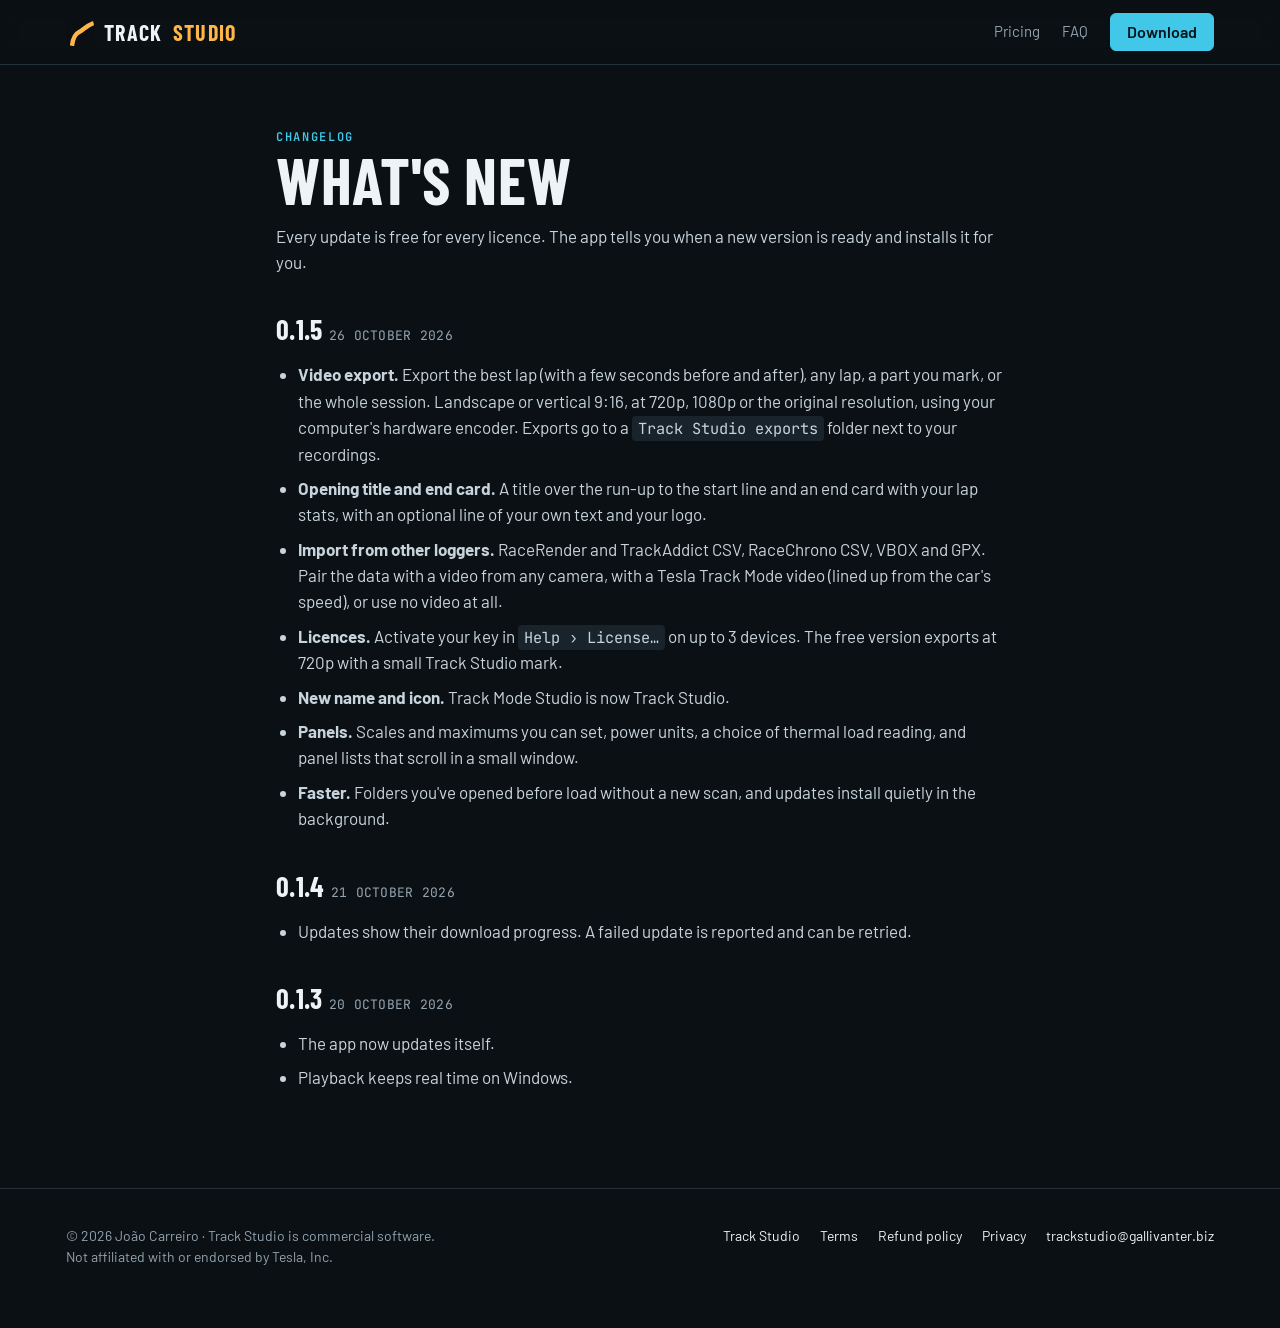
==== changelog/index.html @ f36acf44 "Track Studio page" ====
<!doctype html>
<html lang="en">
<head>
  <meta charset="utf-8">
  <meta name="viewport" content="width=device-width, initial-scale=1">
  <title>Changelog — Track Studio</title>
  <meta name="description" content="What's new in each version of Track Studio.">
  <meta name="theme-color" content="#0b1014">
  <link rel="canonical" href="https://trackstudio.gallivanter.biz/changelog/">
  <link rel="icon" href="../icon-small.svg" type="image/svg+xml">
  <link rel="preconnect" href="https://fonts.googleapis.com">
  <link rel="preconnect" href="https://fonts.gstatic.com" crossorigin>
  <link rel="stylesheet" href="https://fonts.googleapis.com/css2?family=Barlow+Condensed:wght@600;700&family=Barlow:wght@400;500;600&family=JetBrains+Mono:wght@400;500;600&display=swap">
  <link rel="stylesheet" href="../style.css?v=20261028-label">
</head>
<body>
  <header class="nav"><div class="wrap">
    <a class="logo" href="../"><img src="../icon-small.svg" alt="">Track <b>Studio</b></a>
    <nav><a href="../#pricing">Pricing</a><a href="../#faq">FAQ</a><a class="btn primary" href="../#download">Download</a></nav>
  </div></header>
  <main class="wrap doc">
    <span class="eyebrow">Changelog</span>
    <h1>What's new</h1>
    <p>Every update is free for every licence. The app tells you when a new version is ready and installs it for you.</p>

    <h2 id="v0.1.5">0.1.5 <span class="updated">26 October 2026</span></h2>
    <ul>
      <li><b>Video export.</b> Export the best lap (with a few seconds before and after), any lap, a part you mark, or the whole session. Landscape or vertical 9:16, at 720p, 1080p or the original resolution, using your computer's hardware encoder. Exports go to a <code>Track Studio exports</code> folder next to your recordings.</li>
      <li><b>Opening title and end card.</b> A title over the run-up to the start line and an end card with your lap stats, with an optional line of your own text and your logo.</li>
      <li><b>Import from other loggers.</b> RaceRender and TrackAddict CSV, RaceChrono CSV, VBOX and GPX. Pair the data with a video from any camera, with a Tesla Track Mode video (lined up from the car's speed), or use no video at all.</li>
      <li><b>Licences.</b> Activate your key in <code>Help › License…</code> on up to 3 devices. The free version exports at 720p with a small Track Studio mark.</li>
      <li><b>New name and icon.</b> Track Mode Studio is now Track Studio.</li>
      <li><b>Panels.</b> Scales and maximums you can set, power units, a choice of thermal load reading, and panel lists that scroll in a small window.</li>
      <li><b>Faster.</b> Folders you've opened before load without a new scan, and updates install quietly in the background.</li>
    </ul>

    <h2 id="v0.1.4">0.1.4 <span class="updated">21 October 2026</span></h2>
    <ul>
      <li>Updates show their download progress. A failed update is reported and can be retried.</li>
    </ul>

    <h2 id="v0.1.3">0.1.3 <span class="updated">20 October 2026</span></h2>
    <ul>
      <li>The app now updates itself.</li>
      <li>Playback keeps real time on Windows.</li>
    </ul>
  </main>

  <footer><div class="wrap">
    <span>© 2026 João Carreiro · Track Studio is commercial software.<br>Not affiliated with or endorsed by Tesla, Inc.</span>
    <nav><a href="../">Track Studio</a><a href="../terms/">Terms</a><a href="../refunds/">Refund policy</a><a href="../privacy/">Privacy</a><a href="mailto:trackstudio@gallivanter.biz">trackstudio@gallivanter.biz</a></nav>
  </div></footer>
</body>
</html>
---- style.css ----
/* Track Studio product page: timing-screen look, dark only. */
:root{
  --asphalt:#0b1014;--panel:#121a20;--panel-2:#18232b;--line:#24323c;
  --fg:#eef3f6;--soft:#c8d4dc;--muted:#93a4b0;--cyan:#41c8e8;--cyan-ink:#04141a;--kerb:#e5484d;--green:#6fe0a0;--amber:#ffb648;
  --display:"Barlow Condensed","Arial Narrow",system-ui,sans-serif;
  --body:"Barlow",system-ui,-apple-system,"Segoe UI",sans-serif;
  --mono:"JetBrains Mono",ui-monospace,Menlo,Consolas,monospace;
  color-scheme:dark;
}
*{box-sizing:border-box}
html{scroll-behavior:smooth;scroll-padding-top:80px}
body{margin:0;background:var(--asphalt);color:var(--fg);font:400 17px/1.55 var(--body);-webkit-font-smoothing:antialiased}
img{max-width:100%;height:auto;display:block}
a{color:inherit}
.wrap{max-width:1180px;margin:0 auto;padding-left:max(16px,env(safe-area-inset-left,0px));padding-right:max(16px,env(safe-area-inset-right,0px))}
h1,h2,h3{font-family:var(--display);font-weight:700;letter-spacing:.01em;text-wrap:balance;margin:0;line-height:1.02;text-transform:uppercase}
h1{font-size:clamp(46px,7.4vw,92px)}
h2{font-size:clamp(34px,4.6vw,56px)}
h3{font-size:24px;letter-spacing:.02em}
p{margin:0}
.eyebrow{font:600 12px/1 var(--mono);letter-spacing:.14em;text-transform:uppercase;color:var(--cyan)}
.muted{color:var(--muted)}
.btn{display:inline-flex;align-items:center;gap:10px;padding:14px 22px;border-radius:6px;font:600 16px/1 var(--body);text-decoration:none;border:1px solid var(--line);background:var(--panel);color:var(--fg);cursor:pointer}
.btn:hover{border-color:var(--muted)}
.btn.primary{background:var(--cyan);color:var(--cyan-ink);border-color:var(--cyan)}
.btn.primary:hover{background:#6ad6ef}
.btn small{font:400 13px var(--mono);opacity:.75}
.btn:focus-visible,a:focus-visible,summary:focus-visible{outline:2px solid var(--cyan);outline-offset:3px}

.nav{position:sticky;top:0;z-index:9;background:rgba(11,16,20,.88);backdrop-filter:blur(10px);-webkit-backdrop-filter:blur(10px);border-bottom:1px solid var(--line)}
.nav .wrap{display:flex;align-items:center;gap:24px;height:64px}
.logo{display:flex;align-items:center;gap:10px;font:700 22px var(--display);letter-spacing:.06em;text-transform:uppercase;text-decoration:none}
.logo img{width:28px;height:28px;border-radius:7px}
.logo b{color:var(--amber);font-weight:700}
.nav nav{display:flex;gap:22px;margin-left:auto;align-items:center;font-size:15px}
.nav nav a{text-decoration:none;color:var(--muted)}
.nav nav a:hover{color:var(--fg)}
.nav nav a.btn{color:var(--cyan-ink);padding:10px 16px}
@media (max-width:720px){.nav nav a:not(.btn){display:none}}

.hero{padding-block:56px 48px}
.hero .wrap{display:grid;grid-template-columns:1fr 1.15fr;gap:48px;align-items:center}
.hero-copy{display:grid;gap:22px;min-width:0}
.lead{font-size:20px;color:var(--soft);max-width:36ch}
.actions{display:flex;flex-wrap:wrap;gap:12px}
.fine{font:400 13px var(--mono);color:var(--muted)}
.os-note{font:400 13px var(--mono);color:var(--muted)}
.screen{position:relative;border-radius:10px;overflow:hidden;border:1px solid var(--line);aspect-ratio:1600/1036;background:#000;min-width:0}
.screen>img:first-child,.screen>video{display:block;width:100%;height:100%;object-fit:cover}
.screen .hud{position:absolute;left:3%;right:3%;bottom:3%;display:flex;gap:2%}
.screen .hud img{width:36%;border-radius:6px;border:1px solid rgba(255,255,255,.08)}
.screen .map{position:absolute;top:4%;right:4%;width:26%;border-radius:6px}
.tag{position:absolute;top:4%;left:4%;font:600 11px var(--mono);letter-spacing:.12em;text-transform:uppercase;background:rgba(0,0,0,.55);padding:6px 9px;border-radius:4px}
.tag::before{content:"";display:inline-block;width:7px;height:7px;border-radius:50%;background:var(--kerb);margin-right:7px;vertical-align:1px}
@media (max-width:900px){.hero .wrap{grid-template-columns:1fr}}

.strip{border-block:1px solid var(--line);background:var(--panel)}
.strip .wrap{display:flex;flex-wrap:wrap;gap:10px 28px;padding-block:18px;font:500 13px var(--mono);letter-spacing:.08em;text-transform:uppercase;color:var(--muted)}
.strip span::before{content:"▸ ";color:var(--cyan)}

.block{padding-block:84px}
.block.tight{padding-top:0}
.head{display:grid;gap:14px;margin-bottom:40px;max-width:720px}
.head p{font-size:18px;color:var(--muted)}

.steps{display:grid;grid-template-columns:repeat(3,1fr);gap:16px}
.step{background:var(--panel);border:1px solid var(--line);border-radius:8px;padding:24px;display:grid;gap:10px;align-content:start;min-width:0}
.step .n{font:600 13px var(--mono);color:var(--cyan)}
.step p{color:var(--muted)}
.soon{display:inline-block;font:600 11px var(--mono);letter-spacing:.1em;text-transform:uppercase;color:var(--kerb);border:1px solid currentColor;border-radius:4px;padding:3px 6px;justify-self:start}
@media (max-width:820px){.steps{grid-template-columns:1fr}}

.layouts{display:grid;grid-template-columns:1.6fr 1fr;gap:32px;align-items:center}
.layouts figure{margin:0;border:1px solid var(--line);border-radius:10px;overflow:hidden;background:#0a0f12}
.layouts ul{list-style:none;margin:0;padding:0;display:grid;gap:18px}
.layouts li{border-top:1px solid var(--line);padding-top:14px}
.layouts li button{all:unset;box-sizing:border-box;display:grid;gap:4px;width:100%;cursor:pointer;padding:6px 0 6px 14px;border-left:3px solid transparent}
.layouts li button:hover b{color:var(--cyan)}
.layouts li button[aria-pressed="true"]{border-left-color:var(--cyan)}
.layouts li button:focus-visible{outline:2px solid var(--cyan);outline-offset:3px}
.layout-view{aspect-ratio:1280/830}
.layout-view video{display:block;width:100%;height:100%;object-fit:contain;background:#000}
.layouts li b{font:700 22px var(--display);text-transform:uppercase;letter-spacing:.03em}
.layouts li span{color:var(--muted)}
.chip{font:600 11px var(--mono);letter-spacing:.1em;text-transform:uppercase;color:var(--muted)}
.chip.pro{color:var(--cyan)}
@media (max-width:820px){.layouts{grid-template-columns:1fr}}

.data{display:grid;grid-template-columns:repeat(4,1fr);gap:1px;background:var(--line);border:1px solid var(--line);border-radius:8px;overflow:hidden}
.data div{background:var(--panel);padding:20px;display:grid;gap:6px;min-width:0}
.data b{font:600 15px var(--body)}
.data span{font:400 12px var(--mono);color:var(--muted)}
@media (max-width:820px){.data{grid-template-columns:repeat(2,1fr)}}

.tesla{display:grid;grid-template-columns:1fr 1fr;gap:48px;align-items:center}
.tesla>div{display:grid;gap:18px;min-width:0}
.checks{list-style:none;margin:0;padding:0;display:grid;gap:14px}
.checks li{display:grid;grid-template-columns:24px 1fr;gap:10px;color:var(--soft)}
.checks li::before{content:"✓";font:700 15px var(--mono);color:var(--green)}
.syncviz{background:var(--panel);border:1px solid var(--line);border-radius:10px;padding:22px;font:400 13px var(--mono);display:grid;gap:14px;min-width:0}
.trk{display:grid;grid-template-columns:96px 1fr;gap:12px;align-items:center;color:var(--muted)}
.bar{height:26px;border-radius:4px;background:repeating-linear-gradient(90deg,var(--panel-2) 0 14px,#1e2b34 14px 16px);position:relative;overflow:hidden}
.bar.csv{background:repeating-linear-gradient(90deg,#123241 0 3px,#0f2733 3px 6px)}
.bar i{position:absolute;top:0;bottom:0;left:38%;width:2px;background:var(--cyan)}
.ok{color:var(--green)}
@media (prefers-reduced-motion:no-preference){.bar i{animation:scan 6s linear infinite}@keyframes scan{from{left:2%}to{left:96%}}}
@media (max-width:820px){.tesla{grid-template-columns:1fr}}

.plans{display:grid;grid-template-columns:1fr 1fr;gap:16px;max-width:900px}
@media (max-width:760px){.plans{grid-template-columns:1fr}}
.plan{border:1px solid var(--line);border-radius:10px;padding:28px;display:grid;gap:18px;align-content:start;background:var(--panel);min-width:0}
.plan.paid{border-color:var(--cyan);background:linear-gradient(180deg,#12232b,var(--panel) 60%)}
.price{font:700 clamp(48px,12vw,64px)/1 var(--display);display:flex;flex-wrap:wrap;align-items:baseline;gap:4px 8px}
.price small{font:500 15px var(--body);color:var(--muted)}
.plan ul{list-style:none;padding:0;margin:0;display:grid;gap:9px}
.plan li{display:grid;grid-template-columns:22px 1fr;gap:6px;color:var(--soft);font-size:15.5px}
.plan li::before{content:"—";color:var(--muted)}
.plan.paid li::before{content:"✓";color:var(--cyan);font-weight:700}
.plan .btn{justify-self:start}
.pricing-note{margin-top:20px;color:var(--muted);font-size:15px;max-width:720px}

.platforms{display:grid;grid-template-columns:repeat(4,1fr);gap:12px}
.platform{border:1px solid var(--line);border-radius:10px;padding:22px;display:grid;gap:6px;background:var(--panel);text-decoration:none;min-width:0}
.platform b{font:700 24px var(--display);text-transform:uppercase;letter-spacing:.03em}
.platform span{color:var(--muted);font-size:14px}
.platform em{font:600 12px var(--mono);letter-spacing:.1em;text-transform:uppercase;font-style:normal;color:var(--muted);margin-top:8px}
.platform.ready{border-color:var(--cyan);background:linear-gradient(180deg,#12232b,var(--panel) 70%)}
.platform.ready em{color:var(--cyan)}
.platform.ready:hover{border-color:#6ad6ef}
.os-note a{color:var(--muted)}
@media (max-width:820px){.platforms{grid-template-columns:repeat(2,1fr)}}
@media (max-width:420px){.platforms{grid-template-columns:1fr}}

.privacy{background:var(--panel);border-block:1px solid var(--line)}
.privacy .wrap{display:grid;grid-template-columns:1fr 1fr;gap:40px;padding-block:64px}
.privacy .wrap>div{display:grid;gap:14px}
.privacy p{color:var(--soft);font-size:18px}
@media (max-width:820px){.privacy .wrap{grid-template-columns:1fr}}

.faq{display:grid;grid-template-columns:repeat(2,1fr);gap:0 40px}
.faq details{border-top:1px solid var(--line);padding-block:18px}
.faq summary{cursor:pointer;font:600 17px var(--body);list-style:none}
.faq summary::-webkit-details-marker{display:none}
.faq summary::after{content:"+";float:right;color:var(--cyan);font-family:var(--mono)}
.faq details[open] summary::after{content:"–"}
.faq p{color:var(--muted);margin-top:10px}
.faq a{color:var(--cyan)}
@media (max-width:820px){.faq{grid-template-columns:1fr}}

footer{border-top:1px solid var(--line);padding-block:36px 60px;color:var(--muted);font-size:14px}
footer .wrap{display:flex;flex-wrap:wrap;gap:16px 32px;justify-content:space-between}
footer nav{display:flex;flex-wrap:wrap;gap:8px 20px}
footer a{color:var(--fg);text-decoration:none}
footer a:hover{color:var(--cyan)}

/* legal and thank-you pages */
.doc{max-width:760px;padding-block:56px 80px}
.doc h1{font-size:clamp(40px,6vw,64px);margin-bottom:10px}
.doc h2{font-size:28px;margin:40px 0 12px}
.doc p,.doc li{color:var(--soft)}
.doc p+p{margin-top:12px}
.doc ul,.doc ol{padding-left:22px;display:grid;gap:8px}
.doc a{color:var(--cyan)}
.doc .updated{font:400 13px var(--mono);color:var(--muted)}
.doc code{font-family:var(--mono);font-size:.9em;background:var(--panel-2);padding:2px 6px;border-radius:4px}
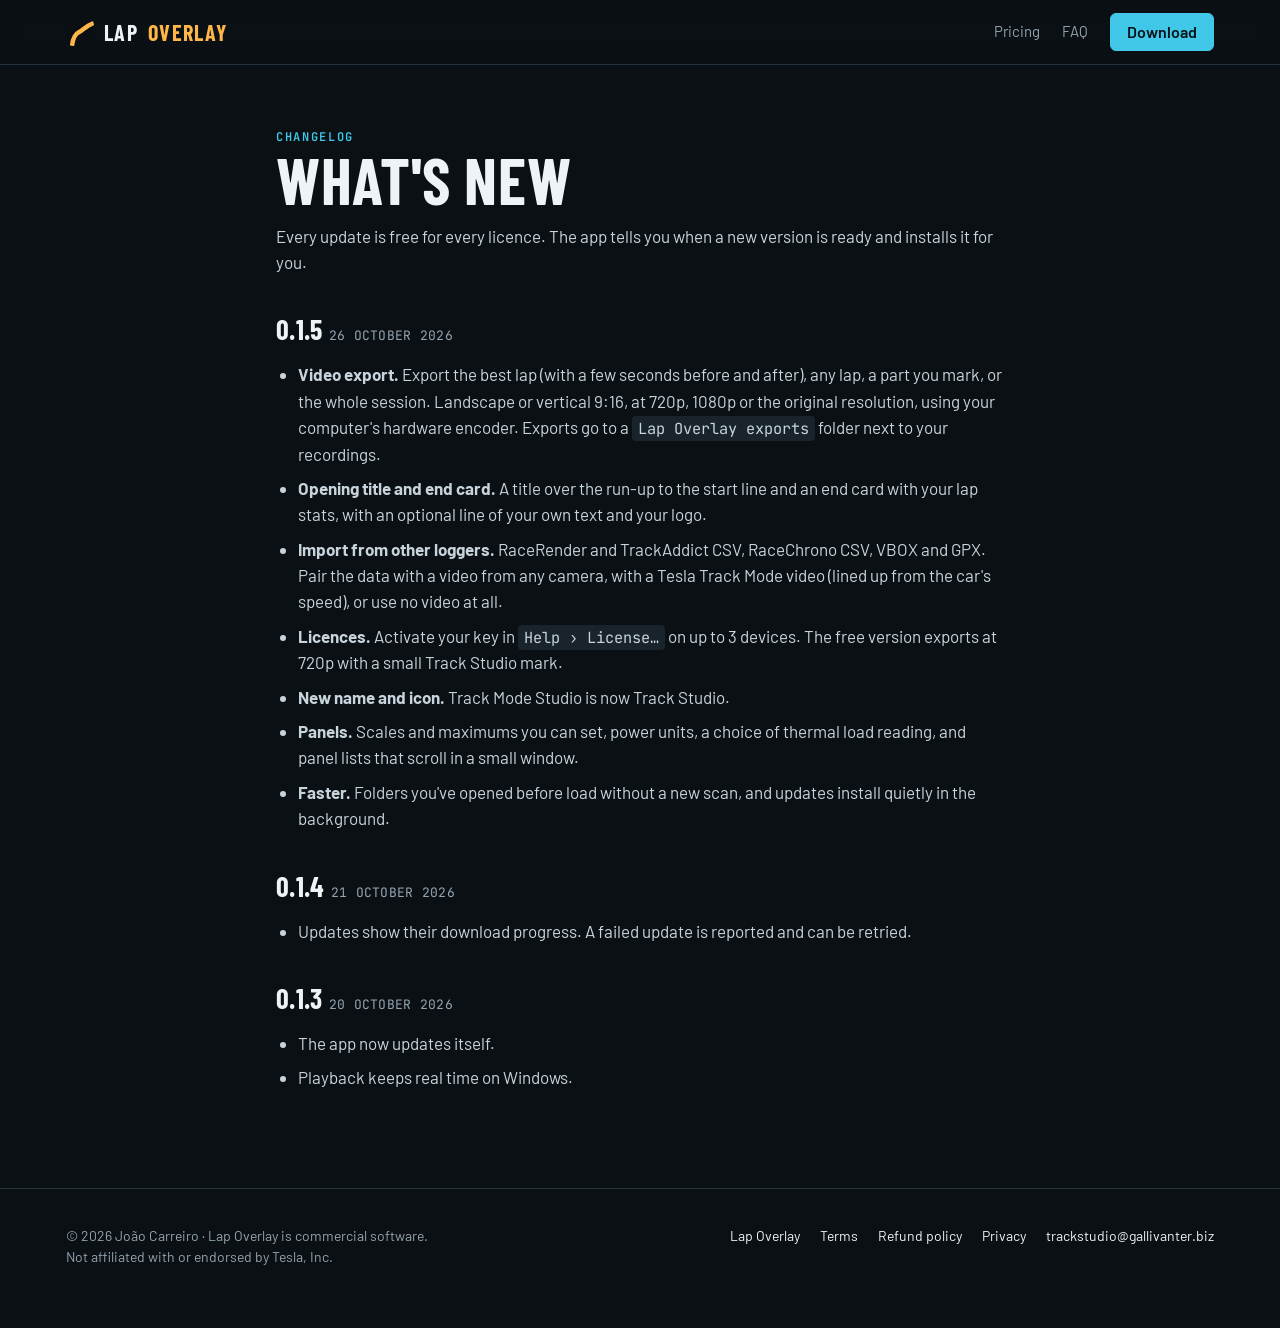
==== commit ee096e51: "Lap Overlay at lapoverlay.com" ====
--- a/changelog/index.html
+++ b/changelog/index.html
@@ -3,10 +3,10 @@
 <head>
   <meta charset="utf-8">
   <meta name="viewport" content="width=device-width, initial-scale=1">
-  <title>Changelog — Track Studio</title>
-  <meta name="description" content="What's new in each version of Track Studio.">
+  <title>Changelog — Lap Overlay</title>
+  <meta name="description" content="What's new in each version of Lap Overlay.">
   <meta name="theme-color" content="#0b1014">
-  <link rel="canonical" href="https://trackstudio.gallivanter.biz/changelog/">
+  <link rel="canonical" href="https://lapoverlay.com/changelog/">
   <link rel="icon" href="../icon-small.svg" type="image/svg+xml">
   <link rel="preconnect" href="https://fonts.googleapis.com">
   <link rel="preconnect" href="https://fonts.gstatic.com" crossorigin>
@@ -15,7 +15,7 @@
 </head>
 <body>
   <header class="nav"><div class="wrap">
-    <a class="logo" href="../"><img src="../icon-small.svg" alt="">Track <b>Studio</b></a>
+    <a class="logo" href="../"><img src="../icon-small.svg" alt="">Lap <b>Overlay</b></a>
     <nav><a href="../#pricing">Pricing</a><a href="../#faq">FAQ</a><a class="btn primary" href="../#download">Download</a></nav>
   </div></header>
   <main class="wrap doc">
@@ -25,7 +25,7 @@
 
     <h2 id="v0.1.5">0.1.5 <span class="updated">26 October 2026</span></h2>
     <ul>
-      <li><b>Video export.</b> Export the best lap (with a few seconds before and after), any lap, a part you mark, or the whole session. Landscape or vertical 9:16, at 720p, 1080p or the original resolution, using your computer's hardware encoder. Exports go to a <code>Track Studio exports</code> folder next to your recordings.</li>
+      <li><b>Video export.</b> Export the best lap (with a few seconds before and after), any lap, a part you mark, or the whole session. Landscape or vertical 9:16, at 720p, 1080p or the original resolution, using your computer's hardware encoder. Exports go to a <code>Lap Overlay exports</code> folder next to your recordings.</li>
       <li><b>Opening title and end card.</b> A title over the run-up to the start line and an end card with your lap stats, with an optional line of your own text and your logo.</li>
       <li><b>Import from other loggers.</b> RaceRender and TrackAddict CSV, RaceChrono CSV, VBOX and GPX. Pair the data with a video from any camera, with a Tesla Track Mode video (lined up from the car's speed), or use no video at all.</li>
       <li><b>Licences.</b> Activate your key in <code>Help › License…</code> on up to 3 devices. The free version exports at 720p with a small Track Studio mark.</li>
@@ -47,8 +47,8 @@
   </main>
 
   <footer><div class="wrap">
-    <span>© 2026 João Carreiro · Track Studio is commercial software.<br>Not affiliated with or endorsed by Tesla, Inc.</span>
-    <nav><a href="../">Track Studio</a><a href="../terms/">Terms</a><a href="../refunds/">Refund policy</a><a href="../privacy/">Privacy</a><a href="mailto:trackstudio@gallivanter.biz">trackstudio@gallivanter.biz</a></nav>
+    <span>© 2026 João Carreiro · Lap Overlay is commercial software.<br>Not affiliated with or endorsed by Tesla, Inc.</span>
+    <nav><a href="../">Lap Overlay</a><a href="../terms/">Terms</a><a href="../refunds/">Refund policy</a><a href="../privacy/">Privacy</a><a href="mailto:trackstudio@gallivanter.biz">trackstudio@gallivanter.biz</a></nav>
   </div></footer>
 </body>
 </html>
--- a/style.css
+++ b/style.css
@@ -1,4 +1,4 @@
-/* Track Studio product page: timing-screen look, dark only. */
+/* Lap Overlay product page: timing-screen look, dark only. */
 :root{
   --asphalt:#0b1014;--panel:#121a20;--panel-2:#18232b;--line:#24323c;
   --fg:#eef3f6;--soft:#c8d4dc;--muted:#93a4b0;--cyan:#41c8e8;--cyan-ink:#04141a;--kerb:#e5484d;--green:#6fe0a0;--amber:#ffb648;
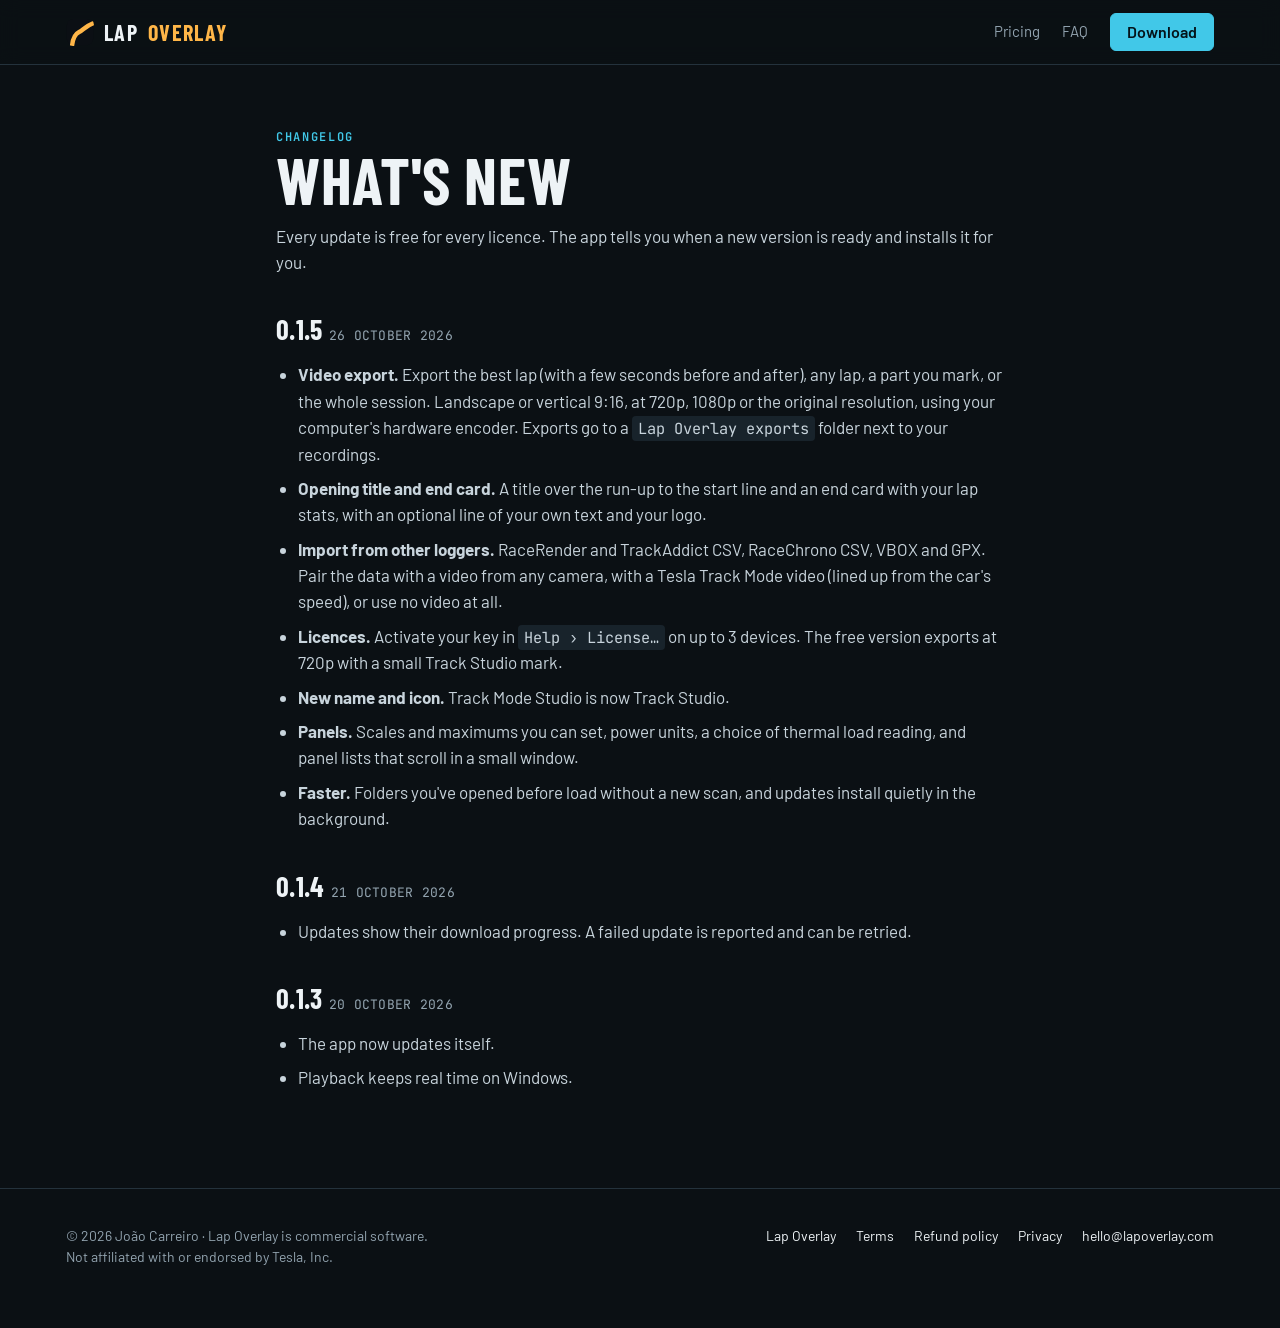
==== commit 17f53e44: "Use hello@lapoverlay.com as the support address" ====
--- a/changelog/index.html
+++ b/changelog/index.html
@@ -48,7 +48,7 @@
 
   <footer><div class="wrap">
     <span>© 2026 João Carreiro · Lap Overlay is commercial software.<br>Not affiliated with or endorsed by Tesla, Inc.</span>
-    <nav><a href="../">Lap Overlay</a><a href="../terms/">Terms</a><a href="../refunds/">Refund policy</a><a href="../privacy/">Privacy</a><a href="mailto:trackstudio@gallivanter.biz">trackstudio@gallivanter.biz</a></nav>
+    <nav><a href="../">Lap Overlay</a><a href="../terms/">Terms</a><a href="../refunds/">Refund policy</a><a href="../privacy/">Privacy</a><a href="mailto:hello@lapoverlay.com">hello@lapoverlay.com</a></nav>
   </div></footer>
 </body>
 </html>
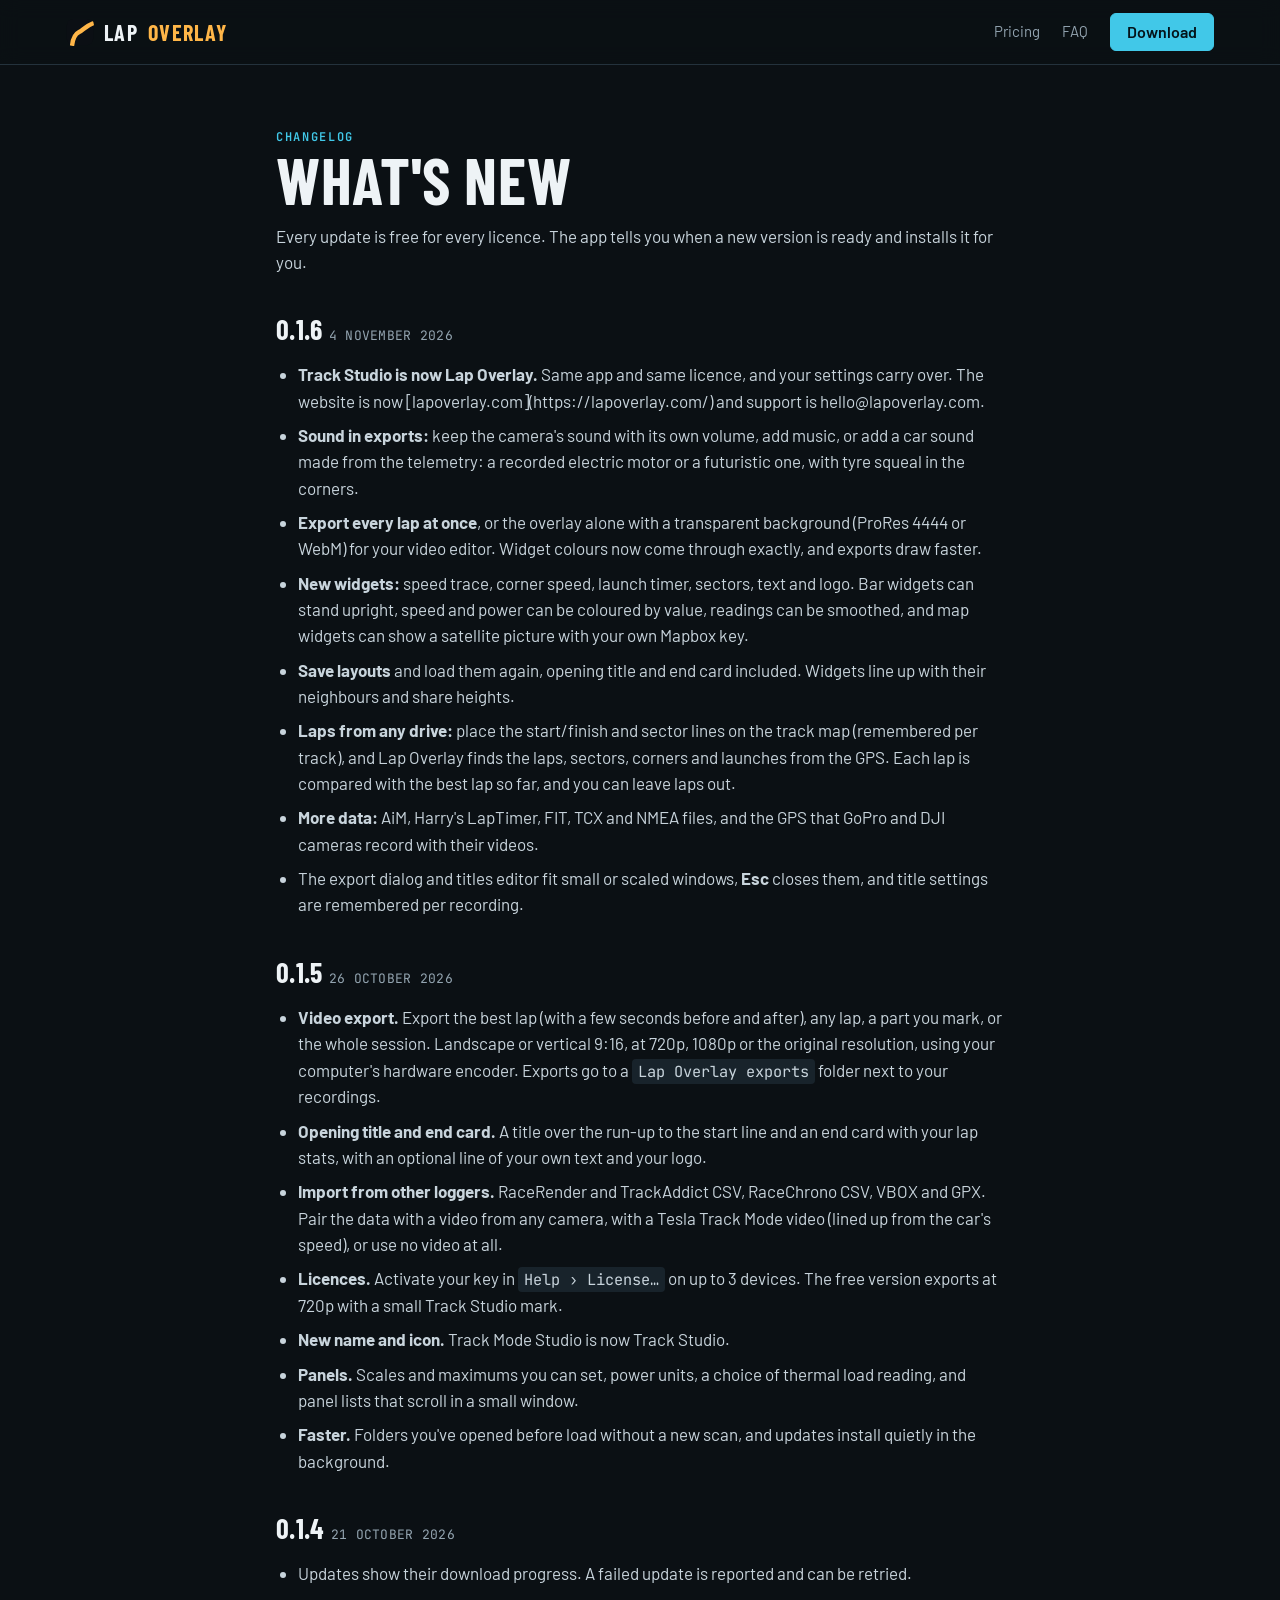
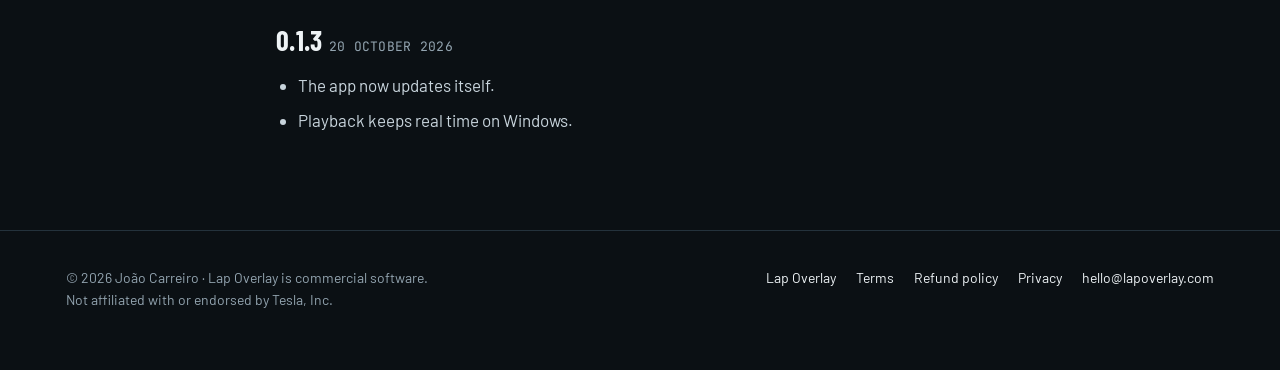
==== commit 5a0a5579: "Sync changelog and downloads with app releases" ====
--- a/changelog/index.html
+++ b/changelog/index.html
@@ -22,6 +22,18 @@
     <span class="eyebrow">Changelog</span>
     <h1>What's new</h1>
     <p>Every update is free for every licence. The app tells you when a new version is ready and installs it for you.</p>
+
+    <h2 id="v0.1.6">0.1.6 <span class="updated">4 November 2026</span></h2>
+    <ul>
+      <li><b>Track Studio is now Lap Overlay.</b> Same app and same licence, and your settings carry over. The website is now [lapoverlay.com](https://lapoverlay.com/) and support is hello@lapoverlay.com.</li>
+      <li><b>Sound in exports:</b> keep the camera's sound with its own volume, add music, or add a car sound made from the telemetry: a recorded electric motor or a futuristic one, with tyre squeal in the corners.</li>
+      <li><b>Export every lap at once</b>, or the overlay alone with a transparent background (ProRes 4444 or WebM) for your video editor. Widget colours now come through exactly, and exports draw faster.</li>
+      <li><b>New widgets:</b> speed trace, corner speed, launch timer, sectors, text and logo. Bar widgets can stand upright, speed and power can be coloured by value, readings can be smoothed, and map widgets can show a satellite picture with your own Mapbox key.</li>
+      <li><b>Save layouts</b> and load them again, opening title and end card included. Widgets line up with their neighbours and share heights.</li>
+      <li><b>Laps from any drive:</b> place the start/finish and sector lines on the track map (remembered per track), and Lap Overlay finds the laps, sectors, corners and launches from the GPS. Each lap is compared with the best lap so far, and you can leave laps out.</li>
+      <li><b>More data:</b> AiM, Harry's LapTimer, FIT, TCX and NMEA files, and the GPS that GoPro and DJI cameras record with their videos.</li>
+      <li>The export dialog and titles editor fit small or scaled windows, <b>Esc</b> closes them, and title settings are remembered per recording.</li>
+    </ul>
 
     <h2 id="v0.1.5">0.1.5 <span class="updated">26 October 2026</span></h2>
     <ul>
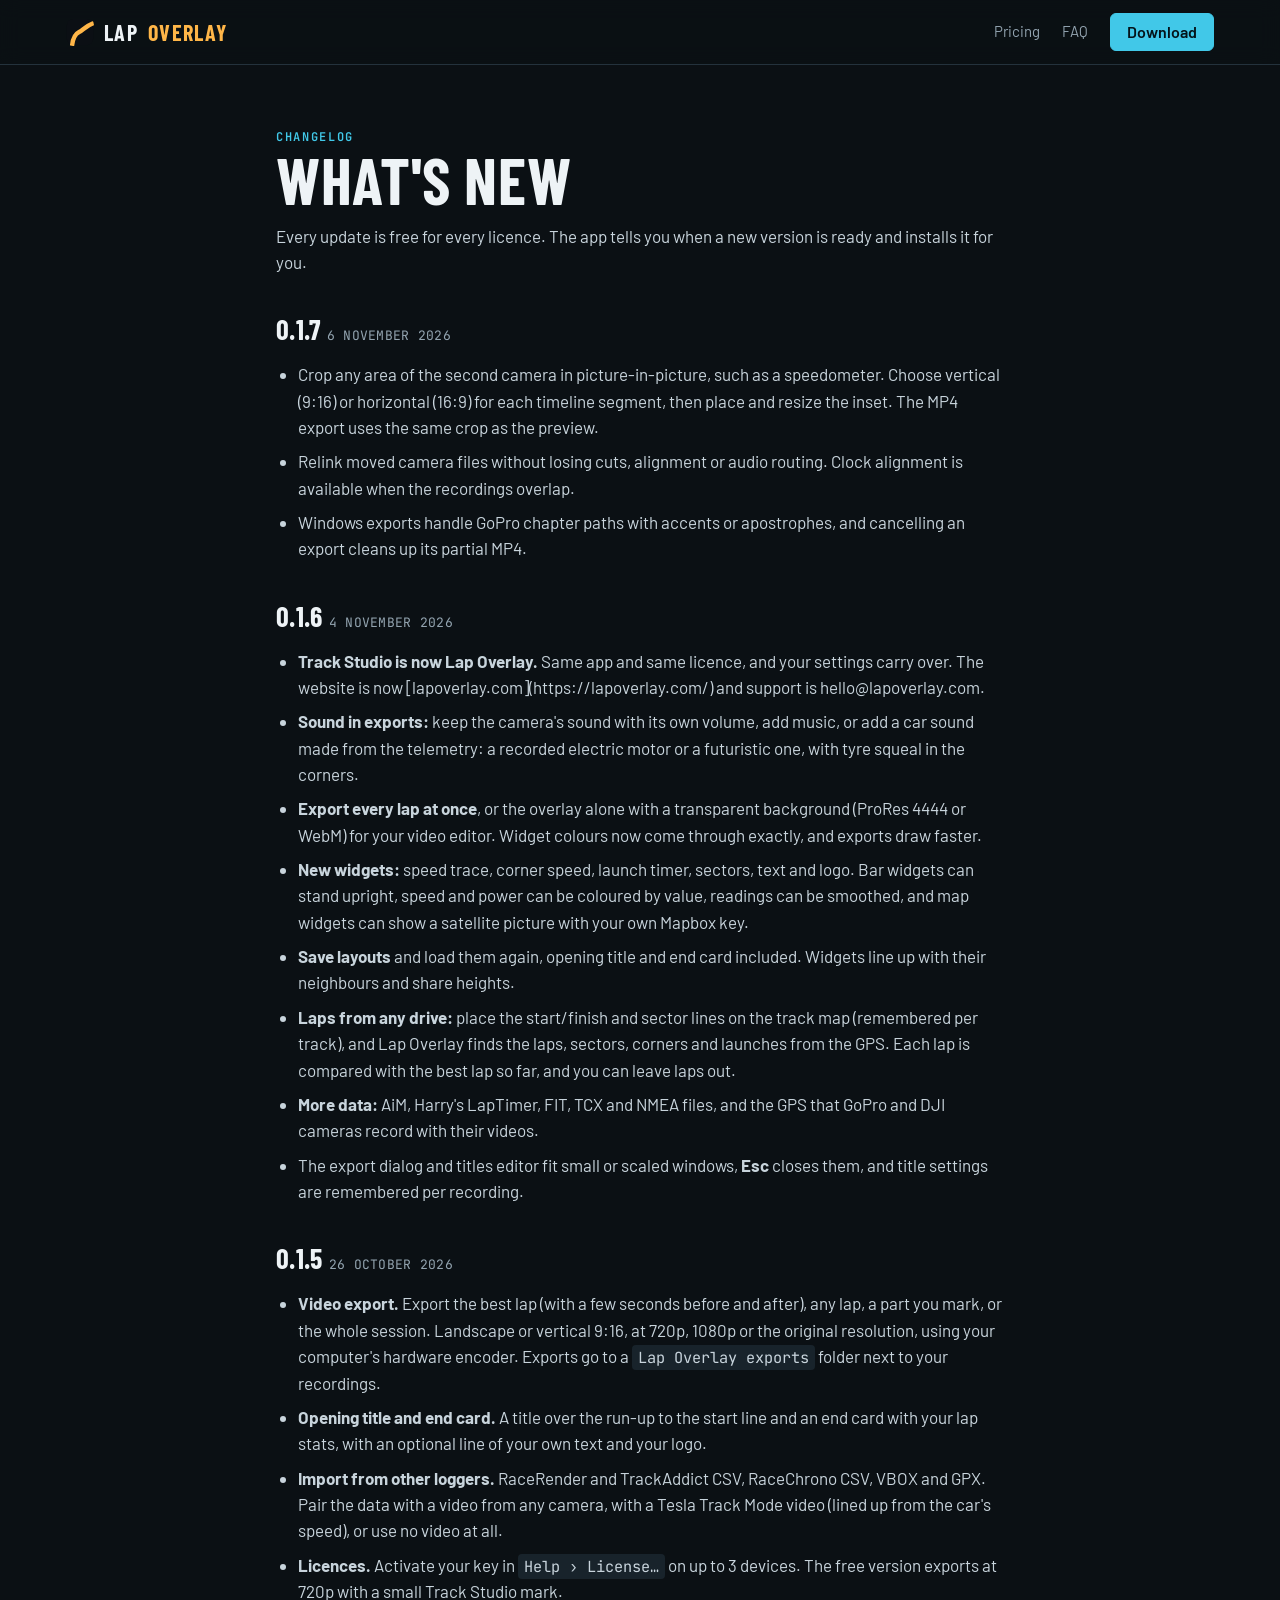
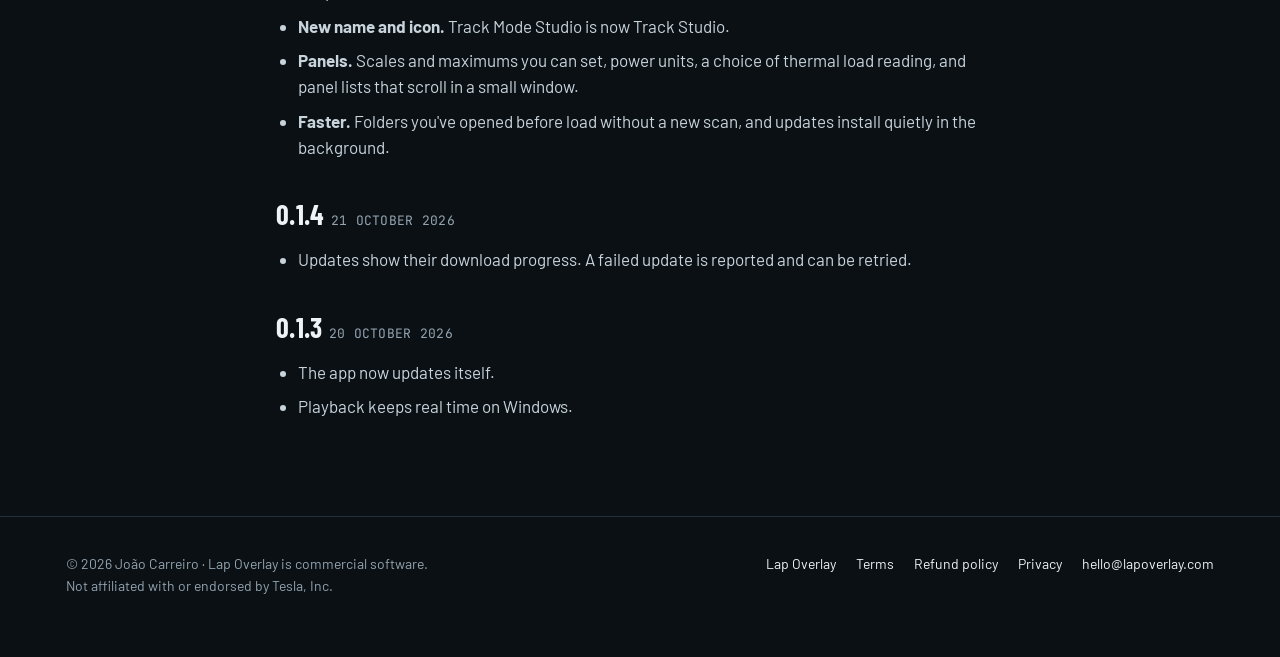
==== commit fbb6101c: "Sync changelog and downloads with app releases" ====
--- a/changelog/index.html
+++ b/changelog/index.html
@@ -22,6 +22,13 @@
     <span class="eyebrow">Changelog</span>
     <h1>What's new</h1>
     <p>Every update is free for every licence. The app tells you when a new version is ready and installs it for you.</p>
+
+    <h2 id="v0.1.7">0.1.7 <span class="updated">6 November 2026</span></h2>
+    <ul>
+      <li>Crop any area of the second camera in picture-in-picture, such as a speedometer. Choose vertical (9:16) or horizontal (16:9) for each timeline segment, then place and resize the inset. The MP4 export uses the same crop as the preview.</li>
+      <li>Relink moved camera files without losing cuts, alignment or audio routing. Clock alignment is available when the recordings overlap.</li>
+      <li>Windows exports handle GoPro chapter paths with accents or apostrophes, and cancelling an export cleans up its partial MP4.</li>
+    </ul>
 
     <h2 id="v0.1.6">0.1.6 <span class="updated">4 November 2026</span></h2>
     <ul>
